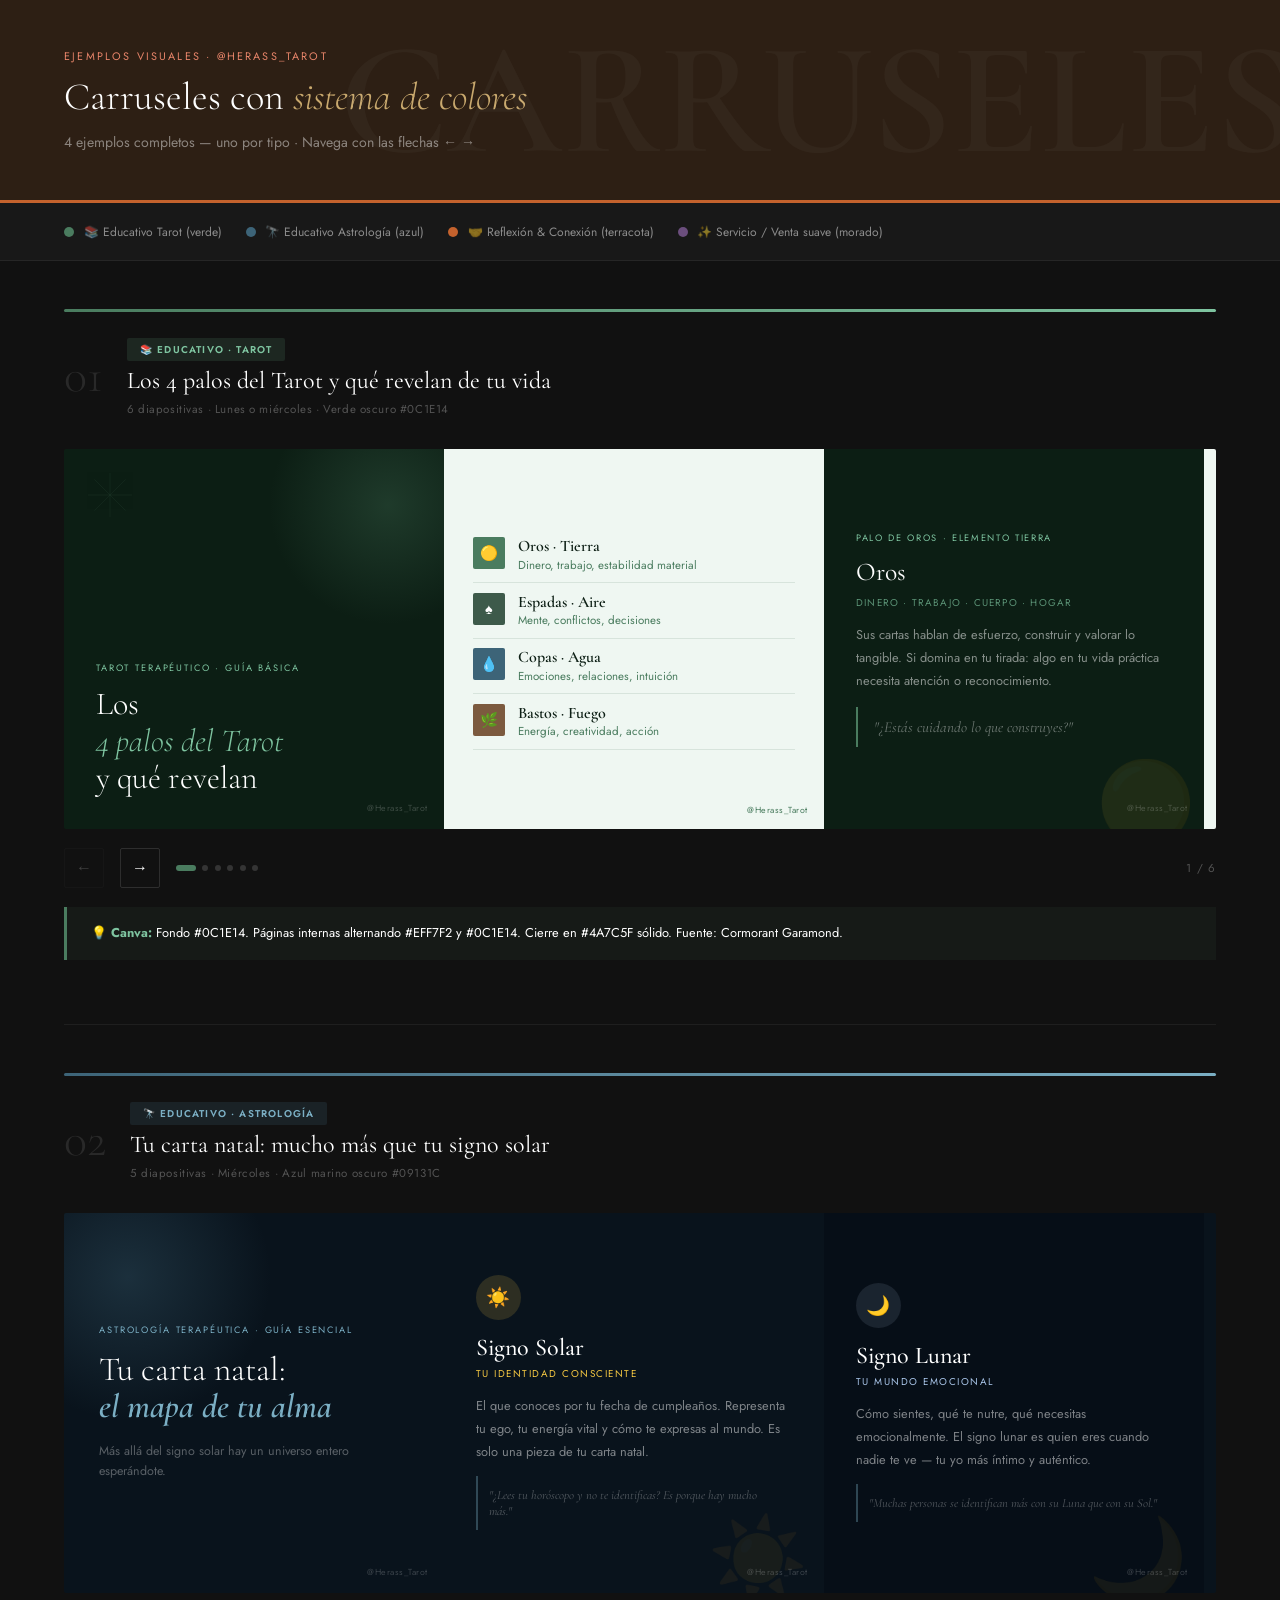
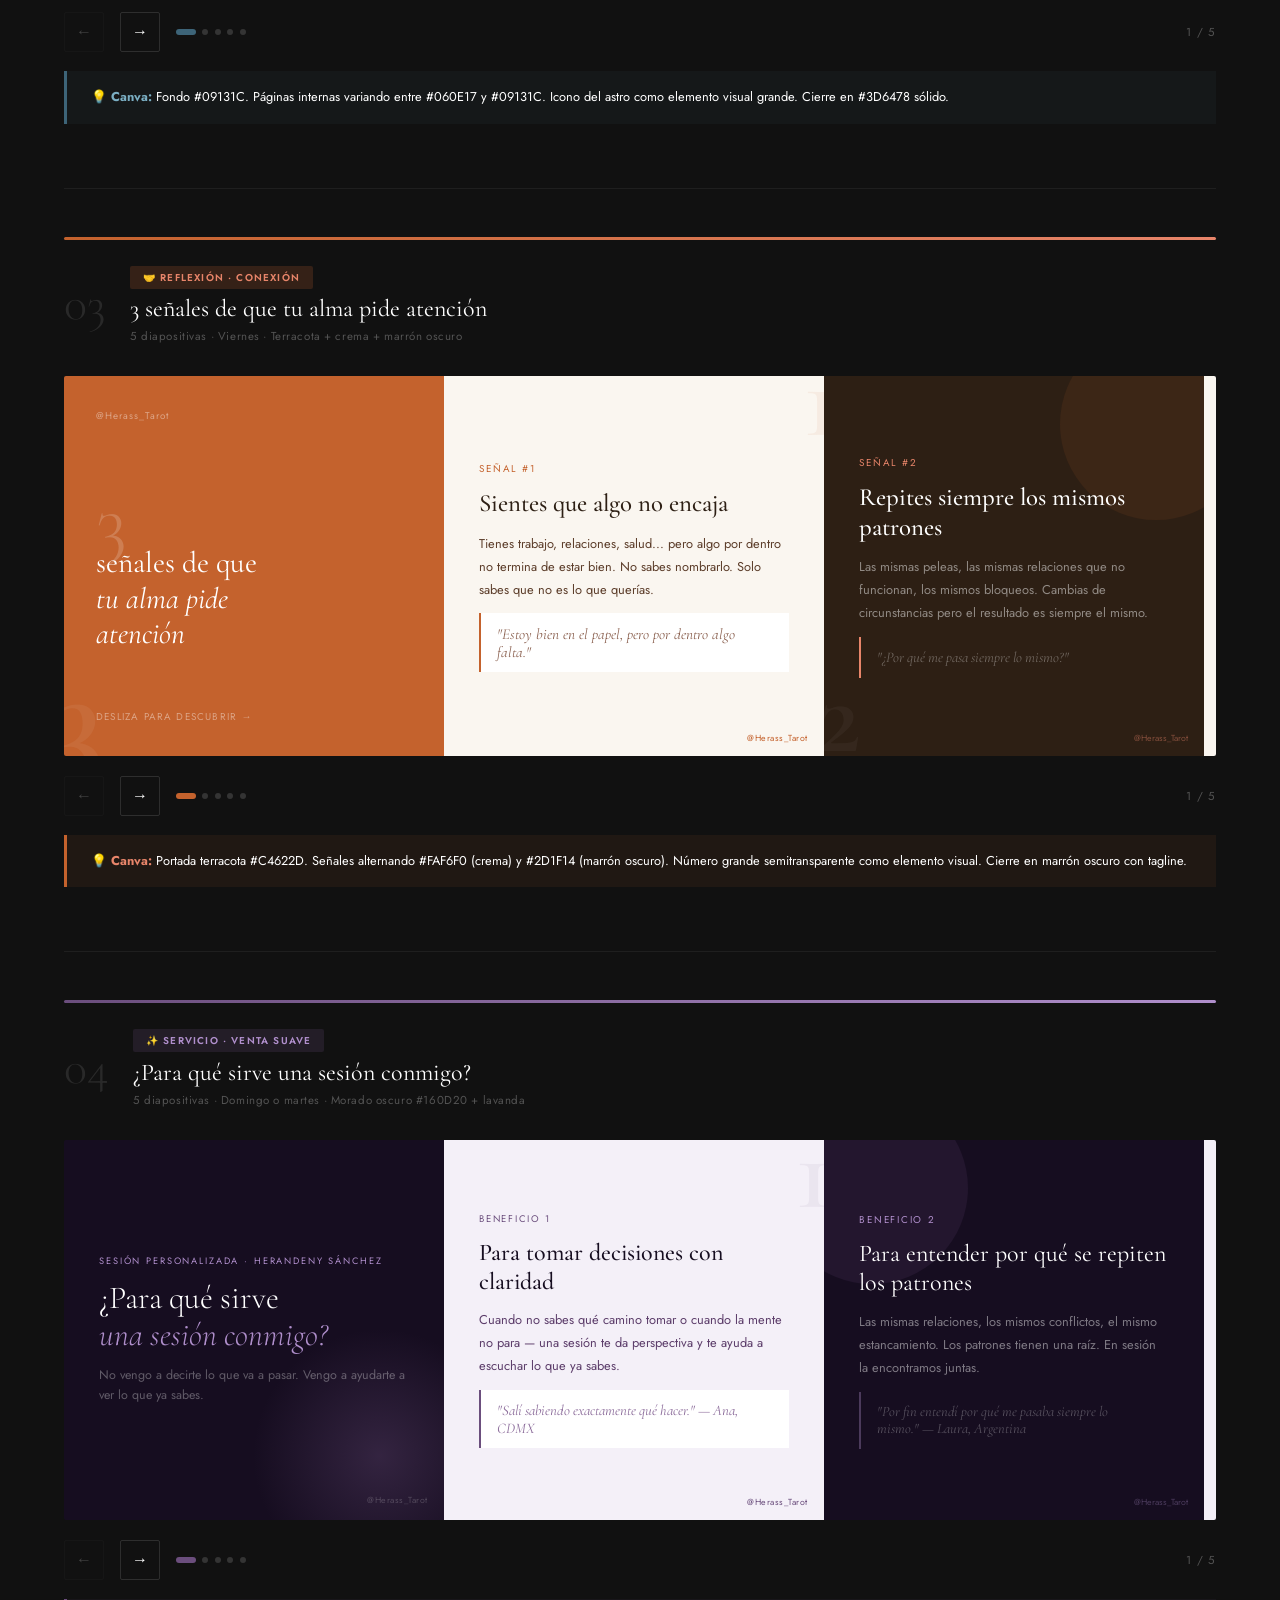
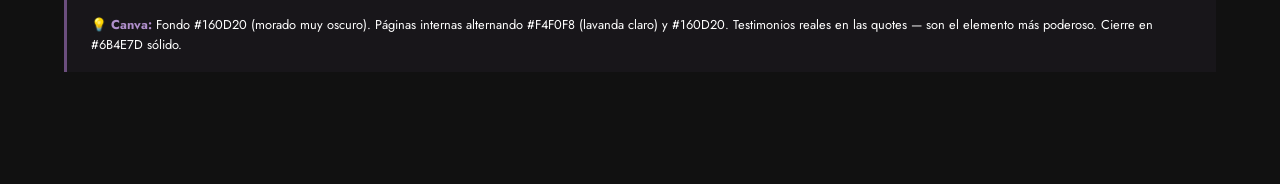
==== instagram/instagram-carruseles-herandeny.html @ 826be5b8 "Remove creador tool" ====
<!DOCTYPE html>
<html lang="es">
<head>
<meta charset="UTF-8">
<meta name="viewport" content="width=device-width, initial-scale=1.0">
<title>Carruseles Instagram — Herandeny Sánchez</title>
<link href="https://fonts.googleapis.com/css2?family=Cormorant+Garamond:ital,wght@0,300;0,400;0,500;0,600;1,300;1,400;1,500&family=Jost:wght@300;400;500;600&display=swap" rel="stylesheet">
<style>
  :root {
    --terracota:#C4622D; --terracota-light:#E8856A;
    --cream:#FAF6F0; --brown-dark:#2D1F14; --brown-mid:#5C3D2A; --brown-light:#8B6150;
    --gold:#C9A96E; --gold-light:#E8D5B0;
    --edu-t:#4A7C5F; --edu-a:#3D6478; --conn:#C4622D; --sell:#6B4E7D;
  }
  *{margin:0;padding:0;box-sizing:border-box;}
  body{font-family:'Jost',sans-serif;background:#111;color:white;}

  .page-header{background:var(--brown-dark);padding:3rem 4rem;border-bottom:3px solid var(--terracota);position:relative;overflow:hidden;}
  .page-header::after{content:'CARRUSELES';position:absolute;font-family:'Cormorant Garamond',serif;font-size:10rem;font-weight:600;color:rgba(255,255,255,0.03);right:-1rem;top:50%;transform:translateY(-50%);white-space:nowrap;pointer-events:none;}
  .ph-label{font-size:.68rem;letter-spacing:.2em;text-transform:uppercase;color:var(--terracota-light);margin-bottom:.6rem;}
  .ph-h1{font-family:'Cormorant Garamond',serif;font-size:2.4rem;font-weight:300;color:white;line-height:1.2;}
  .ph-h1 em{font-style:italic;color:var(--gold);}
  .ph-sub{margin-top:.8rem;color:rgba(255,255,255,0.45);font-size:.88rem;}

  .legend{display:flex;gap:1.5rem;flex-wrap:wrap;padding:1.2rem 4rem;background:rgba(255,255,255,0.03);border-bottom:1px solid rgba(255,255,255,0.06);}
  .li{display:flex;align-items:center;gap:.6rem;font-size:.75rem;color:rgba(255,255,255,0.5);}
  .ld{width:10px;height:10px;border-radius:50%;flex-shrink:0;}

  .cs{padding:3rem 4rem;}
  .cb{margin-bottom:4rem;}
  .type-bar{height:3px;width:100%;border-radius:2px;margin-bottom:1.5rem;}
  .cm{display:flex;align-items:center;gap:1.5rem;margin-bottom:2rem;}
  .cn{font-family:'Cormorant Garamond',serif;font-size:3rem;font-weight:300;color:rgba(255,255,255,0.1);line-height:1;}
  .ctag{display:inline-block;padding:.25rem .8rem;font-size:.62rem;letter-spacing:.12em;text-transform:uppercase;border-radius:2px;margin-bottom:.4rem;font-weight:600;}
  .ctitle{font-family:'Cormorant Garamond',serif;font-size:1.5rem;font-weight:400;color:white;line-height:1.2;}
  .chint{font-size:.72rem;color:rgba(255,255,255,0.28);margin-top:.3rem;letter-spacing:.05em;}

  .stw{overflow:hidden;border-radius:2px;}
  .st{display:flex;transition:transform .4s cubic-bezier(.25,.46,.45,.94);}
  .sl{flex-shrink:0;width:380px;height:380px;position:relative;overflow:hidden;}

  .snav{display:flex;align-items:center;gap:1rem;margin-top:1.2rem;}
  .nb{width:2.5rem;height:2.5rem;border:1px solid rgba(255,255,255,0.12);background:transparent;color:white;cursor:pointer;display:flex;align-items:center;justify-content:center;border-radius:2px;transition:all .2s;font-size:1rem;}
  .nb:hover{border-color:var(--terracota);background:var(--terracota);}
  .nb:disabled{opacity:.2;pointer-events:none;}
  .dots{display:flex;gap:.4rem;align-items:center;}
  .dot{width:6px;height:6px;border-radius:50%;background:rgba(255,255,255,0.15);cursor:pointer;transition:all .2s;}
  .dot.active{width:20px;border-radius:3px;}
  .sc{margin-left:auto;font-size:.72rem;color:rgba(255,255,255,0.28);letter-spacing:.1em;}

  .tip{margin-top:1.2rem;padding:1rem 1.5rem;font-size:.8rem;line-height:1.6;}
  hr.div{border:none;border-top:1px solid rgba(255,255,255,0.06);margin:0 0 3rem;}
  .handle{position:absolute;bottom:.9rem;right:1rem;font-size:.55rem;letter-spacing:.06em;color:rgba(255,255,255,0.2);}

  /* ── VERDE (Edu Tarot) ── */
  .g-cover{background:#0C1E14;display:flex;flex-direction:column;justify-content:flex-end;padding:2rem;position:relative;overflow:hidden;}
  .g-glow{position:absolute;top:-4rem;right:-4rem;width:15rem;height:15rem;border-radius:50%;background:radial-gradient(circle,rgba(74,124,95,.3) 0%,transparent 70%);}
  .g-star{position:absolute;top:1.5rem;left:1.5rem;opacity:.3;}
  .g-eyebrow{font-size:.58rem;letter-spacing:.2em;text-transform:uppercase;color:#7EC4A0;margin-bottom:.8rem;position:relative;}
  .g-h{font-family:'Cormorant Garamond',serif;font-size:2rem;font-weight:300;color:white;line-height:1.15;position:relative;}
  .g-h em{font-style:italic;color:#7EC4A0;display:block;}

  .g-list{background:#EFF7F2;display:flex;flex-direction:column;justify-content:center;padding:1.8rem;position:relative;overflow:hidden;}
  .g-item{display:flex;align-items:flex-start;gap:.8rem;padding:.6rem 0;border-bottom:1px solid rgba(74,124,95,.15);}
  .g-item:last-child{border-bottom:none;}
  .g-ico{width:2rem;height:2rem;border-radius:2px;background:#4A7C5F;display:flex;align-items:center;justify-content:center;font-size:.9rem;flex-shrink:0;}
  .g-iname{font-family:'Cormorant Garamond',serif;font-size:1rem;font-weight:600;color:#0C1E14;line-height:1.2;}
  .g-idesc{font-size:.72rem;color:#4A7C5F;line-height:1.4;}

  .g-detail{background:#0C1E14;display:flex;flex-direction:column;justify-content:center;padding:2rem;position:relative;overflow:hidden;}
  .g-dbg{position:absolute;bottom:-1rem;right:.5rem;font-family:'Cormorant Garamond',serif;font-size:5rem;font-weight:600;color:rgba(74,124,95,.08);line-height:1;}
  .g-dlabel{font-size:.58rem;letter-spacing:.18em;text-transform:uppercase;color:#7EC4A0;margin-bottom:.8rem;}
  .g-dname{font-family:'Cormorant Garamond',serif;font-size:1.6rem;font-weight:400;color:white;margin-bottom:.5rem;}
  .g-dsub{font-size:.62rem;letter-spacing:.12em;text-transform:uppercase;color:rgba(126,196,160,.7);margin-bottom:.8rem;}
  .g-ddesc{font-size:.8rem;color:rgba(255,255,255,.5);line-height:1.8;}
  .g-dq{margin-top:.9rem;padding:.7rem 1rem;border-left:2px solid #4A7C5F;font-family:'Cormorant Garamond',serif;font-style:italic;font-size:.95rem;color:rgba(255,255,255,.4);}

  .g-tip{background:#132B1E;display:flex;flex-direction:column;justify-content:center;padding:2rem;position:relative;overflow:hidden;}
  .g-tip::before{content:'';position:absolute;bottom:-3rem;right:-3rem;width:10rem;height:10rem;border-radius:50%;background:rgba(74,124,95,.12);}
  .g-tlabel{font-size:.58rem;letter-spacing:.2em;text-transform:uppercase;color:#7EC4A0;margin-bottom:1rem;position:relative;}
  .g-th{font-family:'Cormorant Garamond',serif;font-size:1.6rem;font-weight:300;color:white;line-height:1.3;position:relative;}
  .g-th em{font-style:italic;color:#7EC4A0;}
  .g-tdesc{font-size:.8rem;color:rgba(255,255,255,.45);line-height:1.7;margin-top:.8rem;position:relative;}

  .g-cta{background:#4A7C5F;display:flex;flex-direction:column;justify-content:center;align-items:center;padding:2rem;text-align:center;gap:.8rem;position:relative;overflow:hidden;}
  .g-cta::before{content:'';position:absolute;bottom:-3rem;right:-3rem;width:11rem;height:11rem;border-radius:50%;background:rgba(255,255,255,.06);}
  .g-ctaq{font-family:'Cormorant Garamond',serif;font-size:1.4rem;font-style:italic;color:white;line-height:1.3;position:relative;}
  .g-ctasub{font-size:.7rem;letter-spacing:.1em;text-transform:uppercase;color:rgba(255,255,255,.6);position:relative;}
  .g-ctabtn{background:white;color:#4A7C5F;padding:.5rem 1.2rem;font-size:.68rem;letter-spacing:.1em;text-transform:uppercase;font-weight:700;border-radius:2px;position:relative;}

  /* ── AZUL (Edu Astrología) ── */
  .b-cover{background:#09131C;display:flex;flex-direction:column;justify-content:center;padding:2.2rem;position:relative;overflow:hidden;}
  .b-glow{position:absolute;top:-5rem;left:-5rem;width:18rem;height:18rem;border-radius:50%;background:radial-gradient(circle,rgba(61,100,120,.35) 0%,transparent 70%);}
  .b-tag{font-size:.58rem;letter-spacing:.2em;text-transform:uppercase;color:#7BAFC4;margin-bottom:1rem;position:relative;}
  .b-h{font-family:'Cormorant Garamond',serif;font-size:2.1rem;font-weight:300;color:white;line-height:1.1;position:relative;}
  .b-h strong{font-weight:600;font-style:italic;display:block;color:#7BAFC4;}
  .b-sub{font-size:.78rem;color:rgba(255,255,255,.32);margin-top:1rem;line-height:1.6;position:relative;}

  .b-sl{display:flex;flex-direction:column;justify-content:center;padding:2rem;position:relative;overflow:hidden;}
  .b-bnum{font-family:'Cormorant Garamond',serif;font-size:5rem;font-weight:600;position:absolute;right:1rem;bottom:-.5rem;opacity:.06;color:white;line-height:1;}
  .b-dot{width:2.8rem;height:2.8rem;border-radius:50%;display:flex;align-items:center;justify-content:center;font-size:1.2rem;margin-bottom:.8rem;}
  .b-name{font-family:'Cormorant Garamond',serif;font-size:1.5rem;font-weight:500;color:white;margin-bottom:.3rem;}
  .b-sub2{font-size:.62rem;letter-spacing:.15em;text-transform:uppercase;margin-bottom:.8rem;}
  .b-desc{font-size:.8rem;color:rgba(255,255,255,.48);line-height:1.8;}
  .b-key{margin-top:.8rem;padding:.7rem;border-left:2px solid rgba(123,175,196,.35);font-size:.78rem;font-style:italic;color:rgba(255,255,255,.3);font-family:'Cormorant Garamond',serif;}

  .b-cta{background:#3D6478;display:flex;flex-direction:column;justify-content:center;align-items:center;padding:2rem;text-align:center;gap:.8rem;position:relative;overflow:hidden;}
  .b-cta::before{content:'';position:absolute;top:-3rem;left:-3rem;width:10rem;height:10rem;border-radius:50%;background:rgba(255,255,255,.06);}
  .b-ctaq{font-family:'Cormorant Garamond',serif;font-size:1.4rem;font-style:italic;color:white;line-height:1.3;position:relative;}
  .b-ctasub{font-size:.75rem;color:rgba(255,255,255,.6);line-height:1.6;max-width:260px;position:relative;}
  .b-ctabtn{background:white;color:#3D6478;padding:.5rem 1.2rem;font-size:.68rem;letter-spacing:.1em;text-transform:uppercase;font-weight:700;border-radius:2px;position:relative;}

  /* ── TERRACOTA (Conexión) ── */
  .t-cover{background:var(--terracota);display:flex;flex-direction:column;justify-content:space-between;padding:2rem;position:relative;overflow:hidden;}
  .t-wm{position:absolute;bottom:-2rem;left:-1rem;font-family:'Cormorant Garamond',serif;font-size:9rem;font-weight:600;color:rgba(255,255,255,.06);line-height:1;pointer-events:none;}
  .t-hand{font-size:.62rem;letter-spacing:.1em;color:rgba(255,255,255,.42);position:relative;}
  .t-num{font-family:'Cormorant Garamond',serif;font-size:5rem;font-weight:300;color:rgba(255,255,255,.18);line-height:1;margin-bottom:-1rem;position:relative;}
  .t-h{font-family:'Cormorant Garamond',serif;font-size:1.85rem;font-weight:400;color:white;line-height:1.2;position:relative;}
  .t-h em{font-style:italic;display:block;}
  .t-swipe{font-size:.62rem;letter-spacing:.12em;text-transform:uppercase;color:rgba(255,255,255,.42);position:relative;}

  .t-cream{background:var(--cream);display:flex;flex-direction:column;justify-content:center;padding:2.2rem;position:relative;overflow:hidden;}
  .t-cbg{position:absolute;top:-2rem;right:-1rem;font-family:'Cormorant Garamond',serif;font-size:7rem;font-weight:600;color:rgba(196,98,45,.07);line-height:1;}
  .t-clabel{font-size:.62rem;letter-spacing:.18em;text-transform:uppercase;color:var(--terracota);margin-bottom:.8rem;position:relative;}
  .t-ch{font-family:'Cormorant Garamond',serif;font-size:1.55rem;font-weight:500;color:var(--brown-dark);line-height:1.2;margin-bottom:.8rem;position:relative;}
  .t-cdesc{font-size:.8rem;color:var(--brown-mid);line-height:1.8;position:relative;}
  .t-cq{margin-top:.8rem;padding:.7rem 1rem;border-left:2px solid var(--terracota);font-family:'Cormorant Garamond',serif;font-style:italic;font-size:.95rem;color:var(--brown-light);background:white;position:relative;}

  .t-dark{background:var(--brown-dark);display:flex;flex-direction:column;justify-content:center;padding:2.2rem;position:relative;overflow:hidden;}
  .t-dark::before{content:'';position:absolute;top:-3rem;right:-3rem;width:12rem;height:12rem;border-radius:50%;background:rgba(196,98,45,.1);}
  .t-dbg{position:absolute;bottom:-1rem;left:-.5rem;font-family:'Cormorant Garamond',serif;font-size:7rem;font-weight:600;color:rgba(255,255,255,.04);line-height:1;}
  .t-dlabel{font-size:.62rem;letter-spacing:.18em;text-transform:uppercase;color:var(--terracota-light);margin-bottom:.8rem;position:relative;}
  .t-dh{font-family:'Cormorant Garamond',serif;font-size:1.55rem;font-weight:500;color:white;line-height:1.2;margin-bottom:.8rem;position:relative;}
  .t-ddesc{font-size:.8rem;color:rgba(255,255,255,.48);line-height:1.8;position:relative;}
  .t-dq{margin-top:.8rem;padding:.7rem 1rem;border-left:2px solid var(--terracota-light);font-family:'Cormorant Garamond',serif;font-style:italic;font-size:.92rem;color:rgba(255,255,255,.32);position:relative;}

  .t-cta{background:var(--brown-dark);display:flex;flex-direction:column;justify-content:center;padding:2.2rem;gap:.8rem;position:relative;overflow:hidden;}
  .t-cta::before{content:'';position:absolute;bottom:-3rem;right:-3rem;width:12rem;height:12rem;border-radius:50%;background:rgba(196,98,45,.12);}
  .t-ctalabel{font-size:.62rem;letter-spacing:.15em;text-transform:uppercase;color:var(--terracota-light);position:relative;}
  .t-ctah{font-family:'Cormorant Garamond',serif;font-size:1.5rem;font-style:italic;color:white;line-height:1.3;position:relative;}
  .t-ctasub{font-size:.8rem;color:rgba(255,255,255,.4);line-height:1.6;position:relative;}
  .t-ctabtn{display:inline-flex;align-items:center;gap:.4rem;background:var(--terracota);color:white;padding:.55rem 1.2rem;font-size:.68rem;letter-spacing:.1em;text-transform:uppercase;font-weight:600;border-radius:2px;width:fit-content;position:relative;}

  /* ── MORADO (Servicio) ── */
  .p-cover{background:#160D20;display:flex;flex-direction:column;justify-content:center;padding:2.2rem;position:relative;overflow:hidden;}
  .p-glow{position:absolute;bottom:-4rem;right:-4rem;width:16rem;height:16rem;border-radius:50%;background:radial-gradient(circle,rgba(107,78,125,.35) 0%,transparent 70%);}
  .p-tag{font-size:.58rem;letter-spacing:.2em;text-transform:uppercase;color:#B08FCC;margin-bottom:.8rem;position:relative;}
  .p-h{font-family:'Cormorant Garamond',serif;font-size:2rem;font-weight:300;color:white;line-height:1.15;position:relative;}
  .p-h em{font-style:italic;color:#B08FCC;display:block;}
  .p-sub{font-size:.78rem;color:rgba(255,255,255,.32);margin-top:.8rem;line-height:1.6;position:relative;}

  .p-lav{background:#F4F0F8;display:flex;flex-direction:column;justify-content:center;padding:2.2rem;position:relative;overflow:hidden;}
  .p-lbg{position:absolute;top:-1.5rem;right:-.5rem;font-family:'Cormorant Garamond',serif;font-size:7rem;font-weight:600;color:rgba(107,78,125,.07);line-height:1;}
  .p-llabel{font-size:.6rem;letter-spacing:.18em;text-transform:uppercase;color:#6B4E7D;margin-bottom:.8rem;position:relative;}
  .p-lh{font-family:'Cormorant Garamond',serif;font-size:1.5rem;font-weight:500;color:#160D20;line-height:1.2;margin-bottom:.7rem;position:relative;}
  .p-ldesc{font-size:.8rem;color:#5C3D6A;line-height:1.8;position:relative;}
  .p-lq{margin-top:.8rem;padding:.7rem 1rem;border-left:2px solid #6B4E7D;font-family:'Cormorant Garamond',serif;font-style:italic;font-size:.92rem;color:#8B6B9A;background:white;position:relative;}

  .p-dark{background:#160D20;display:flex;flex-direction:column;justify-content:center;padding:2.2rem;position:relative;overflow:hidden;}
  .p-dark::before{content:'';position:absolute;top:-3rem;left:-3rem;width:12rem;height:12rem;border-radius:50%;background:rgba(107,78,125,.15);}
  .p-dlabel{font-size:.62rem;letter-spacing:.18em;text-transform:uppercase;color:#B08FCC;margin-bottom:.8rem;position:relative;}
  .p-dh{font-family:'Cormorant Garamond',serif;font-size:1.5rem;font-weight:400;color:white;line-height:1.2;margin-bottom:.8rem;position:relative;}
  .p-ddesc{font-size:.8rem;color:rgba(255,255,255,.45);line-height:1.8;position:relative;}
  .p-dq{margin-top:.8rem;padding:.7rem 1rem;border-left:2px solid rgba(176,143,204,.35);font-family:'Cormorant Garamond',serif;font-style:italic;font-size:.9rem;color:rgba(255,255,255,.28);position:relative;}

  .p-cta{background:#6B4E7D;display:flex;flex-direction:column;justify-content:center;align-items:center;padding:2rem;text-align:center;gap:.9rem;position:relative;overflow:hidden;}
  .p-cta::before{content:'';position:absolute;bottom:-3rem;left:-3rem;width:11rem;height:11rem;border-radius:50%;background:rgba(255,255,255,.06);}
  .p-ctalabel{font-size:.6rem;letter-spacing:.15em;text-transform:uppercase;color:rgba(255,255,255,.55);position:relative;}
  .p-ctah{font-family:'Cormorant Garamond',serif;font-size:1.45rem;font-style:italic;color:white;line-height:1.3;position:relative;}
  .p-ctasub{font-size:.78rem;color:rgba(255,255,255,.55);line-height:1.6;max-width:260px;position:relative;}
  .p-ctabtn{background:white;color:#6B4E7D;padding:.55rem 1.5rem;font-size:.68rem;letter-spacing:.1em;text-transform:uppercase;font-weight:700;border-radius:2px;position:relative;}
</style>
</head>
<body>

<div class="page-header">
  <p class="ph-label">Ejemplos visuales · @Herass_Tarot</p>
  <h1 class="ph-h1">Carruseles con <em>sistema de colores</em></h1>
  <p class="ph-sub">4 ejemplos completos — uno por tipo · Navega con las flechas ← →</p>
</div>

<div class="legend">
  <div class="li"><div class="ld" style="background:#4A7C5F;"></div>📚 Educativo Tarot (verde)</div>
  <div class="li"><div class="ld" style="background:#3D6478;"></div>🔭 Educativo Astrología (azul)</div>
  <div class="li"><div class="ld" style="background:#C4622D;"></div>🤝 Reflexión & Conexión (terracota)</div>
  <div class="li"><div class="ld" style="background:#6B4E7D;"></div>✨ Servicio / Venta suave (morado)</div>
</div>

<div class="cs">

  <!-- ══ C1 VERDE ══ -->
  <div class="cb">
    <div class="type-bar" style="background:linear-gradient(90deg,#4A7C5F,#7EC4A0);"></div>
    <div class="cm">
      <div class="cn">01</div>
      <div>
        <span class="ctag" style="background:rgba(74,124,95,.2);color:#7EC4A0;">📚 Educativo · Tarot</span>
        <div class="ctitle">Los 4 palos del Tarot y qué revelan de tu vida</div>
        <div class="chint">6 diapositivas · Lunes o miércoles · Verde oscuro #0C1E14</div>
      </div>
    </div>
    <div class="stw"><div class="st" id="t1">

      <div class="sl g-cover">
        <div class="g-glow"></div>
        <div class="g-star"><svg width="44" height="44" viewBox="0 0 80 80" fill="none"><line x1="40" y1="0" x2="40" y2="80" stroke="#7EC4A0" stroke-width=".8" opacity=".45"/><line x1="0" y1="40" x2="80" y2="40" stroke="#7EC4A0" stroke-width=".8" opacity=".45"/><line x1="11.7" y1="11.7" x2="68.3" y2="68.3" stroke="#7EC4A0" stroke-width=".8" opacity=".45"/><line x1="68.3" y1="11.7" x2="11.7" y2="68.3" stroke="#7EC4A0" stroke-width=".8" opacity=".45"/></svg></div>
        <div style="position:relative;"><p class="g-eyebrow">Tarot Terapéutico · Guía básica</p><h2 class="g-h">Los <em>4 palos del Tarot</em> y qué revelan</h2></div>
        <div class="handle">@Herass_Tarot</div>
      </div>

      <div class="sl g-list">
        <div class="g-item"><div class="g-ico">🟡</div><div><div class="g-iname">Oros · Tierra</div><div class="g-idesc">Dinero, trabajo, estabilidad material</div></div></div>
        <div class="g-item"><div class="g-ico" style="background:#3D5A4A;">♠️</div><div><div class="g-iname">Espadas · Aire</div><div class="g-idesc">Mente, conflictos, decisiones</div></div></div>
        <div class="g-item"><div class="g-ico" style="background:#3D6478;">💧</div><div><div class="g-iname">Copas · Agua</div><div class="g-idesc">Emociones, relaciones, intuición</div></div></div>
        <div class="g-item"><div class="g-ico" style="background:#7C5A3F;">🌿</div><div><div class="g-iname">Bastos · Fuego</div><div class="g-idesc">Energía, creatividad, acción</div></div></div>
        <div style="position:absolute;bottom:.8rem;right:1rem;font-size:.55rem;color:#4A7C5F;letter-spacing:.06em;">@Herass_Tarot</div>
      </div>

      <div class="sl g-detail">
        <div class="g-dbg">🟡</div>
        <div class="g-dlabel">Palo de Oros · Elemento Tierra</div>
        <div class="g-dname">Oros</div>
        <div class="g-dsub">Dinero · Trabajo · Cuerpo · Hogar</div>
        <div class="g-ddesc">Sus cartas hablan de esfuerzo, construir y valorar lo tangible. Si domina en tu tirada: algo en tu vida práctica necesita atención o reconocimiento.</div>
        <div class="g-dq">"¿Estás cuidando lo que construyes?"</div>
        <div class="handle">@Herass_Tarot</div>
      </div>

      <div class="sl" style="background:#EFF7F2;display:flex;flex-direction:column;justify-content:center;padding:2rem;position:relative;overflow:hidden;">
        <div style="position:absolute;bottom:-1rem;right:-.5rem;font-family:'Cormorant Garamond',serif;font-size:5rem;font-weight:600;color:rgba(61,100,120,.07);line-height:1;">💧</div>
        <div style="font-size:.58rem;letter-spacing:.18em;text-transform:uppercase;color:#3D6478;margin-bottom:.8rem;">Palo de Copas · Elemento Agua</div>
        <div style="font-family:'Cormorant Garamond',serif;font-size:1.6rem;font-weight:400;color:#0C1E14;margin-bottom:.5rem;">Copas</div>
        <div style="font-size:.62rem;letter-spacing:.12em;text-transform:uppercase;color:#3D6478;margin-bottom:.8rem;">Emociones · Relaciones · Amor · Intuición</div>
        <div style="font-size:.8rem;color:#5C3D2A;line-height:1.8;">Sus cartas hablan de lo que sientes y deseas en el corazón. Si dominan: algo emocional pide ser visto y sentido.</div>
        <div style="margin-top:.8rem;padding:.7rem 1rem;border-left:2px solid #3D6478;font-family:'Cormorant Garamond',serif;font-style:italic;font-size:.92rem;color:#8B6150;">"¿Qué está sintiendo tu corazón que aún no has dicho?"</div>
        <div style="position:absolute;bottom:.8rem;right:1rem;font-size:.55rem;color:#4A7C5F;letter-spacing:.06em;">@Herass_Tarot</div>
      </div>

      <div class="sl g-tip">
        <div class="g-tlabel">Pro tip ✨</div>
        <div class="g-th">Cuando hagas una tirada,<br><em>observa cuál palo domina</em></div>
        <div class="g-tdesc">El palo con más cartas te dice en qué área de vida está ocurriendo lo más importante ahora. No es casualidad — es lo que tu alma quiere mostrarte.</div>
        <div class="handle">@Herass_Tarot</div>
      </div>

      <div class="sl g-cta">
        <svg width="34" height="34" viewBox="0 0 80 80" fill="none" style="position:relative;"><line x1="40" y1="0" x2="40" y2="80" stroke="white" stroke-width="1" opacity=".32"/><line x1="0" y1="40" x2="80" y2="40" stroke="white" stroke-width="1" opacity=".32"/><line x1="11.7" y1="11.7" x2="68.3" y2="68.3" stroke="white" stroke-width="1" opacity=".32"/><line x1="68.3" y1="11.7" x2="11.7" y2="68.3" stroke="white" stroke-width="1" opacity=".32"/></svg>
        <p class="g-ctaq">"¿Qué palo aparece más en tus tiradas?"</p>
        <p class="g-ctasub">Cuéntame en comentarios 👇</p>
        <div class="g-ctabtn">¿Lista para una lectura? Link en bio</div>
        <div style="font-size:.55rem;color:rgba(255,255,255,.22);position:relative;">@Herass_Tarot · herandenysana.com</div>
      </div>

    </div></div>
    <div class="snav">
      <button class="nb" id="p1" onclick="mv('t1','d1','s1',6,-1)" disabled>←</button>
      <button class="nb" id="n1" onclick="mv('t1','d1','s1',6,1)">→</button>
      <div class="dots" id="d1">
        <div class="dot active" style="background:#4A7C5F;"></div><div class="dot"></div><div class="dot"></div><div class="dot"></div><div class="dot"></div><div class="dot"></div>
      </div>
      <span class="sc" id="s1">1 / 6</span>
    </div>
    <div class="tip" style="background:rgba(74,124,95,.08);border-left:3px solid #4A7C5F;">💡 <strong style="color:#7EC4A0;">Canva:</strong> Fondo #0C1E14. Páginas internas alternando #EFF7F2 y #0C1E14. Cierre en #4A7C5F sólido. Fuente: Cormorant Garamond.</div>
  </div>

  <hr class="div">

  <!-- ══ C2 AZUL ══ -->
  <div class="cb">
    <div class="type-bar" style="background:linear-gradient(90deg,#3D6478,#7BAFC4);"></div>
    <div class="cm">
      <div class="cn">02</div>
      <div>
        <span class="ctag" style="background:rgba(61,100,120,.2);color:#7BAFC4;">🔭 Educativo · Astrología</span>
        <div class="ctitle">Tu carta natal: mucho más que tu signo solar</div>
        <div class="chint">5 diapositivas · Miércoles · Azul marino oscuro #09131C</div>
      </div>
    </div>
    <div class="stw"><div class="st" id="t2">

      <div class="sl b-cover">
        <div class="b-glow"></div>
        <p class="b-tag">Astrología Terapéutica · Guía esencial</p>
        <h2 class="b-h">Tu carta natal:<br><strong>el mapa de tu alma</strong></h2>
        <p class="b-sub">Más allá del signo solar hay un universo entero esperándote.</p>
        <div class="handle">@Herass_Tarot</div>
      </div>

      <div class="sl b-sl" style="background:#09131C;">
        <div class="b-bnum">☀️</div>
        <div class="b-dot" style="background:rgba(245,200,66,.15);">☀️</div>
        <div class="b-name">Signo Solar</div>
        <div class="b-sub2" style="color:#F5C842;">Tu identidad consciente</div>
        <div class="b-desc">El que conoces por tu fecha de cumpleaños. Representa tu ego, tu energía vital y cómo te expresas al mundo. Es solo una pieza de tu carta natal.</div>
        <div class="b-key">"¿Lees tu horóscopo y no te identificas? Es porque hay mucho más."</div>
        <div class="handle">@Herass_Tarot</div>
      </div>

      <div class="sl b-sl" style="background:#060E17;">
        <div class="b-bnum">🌙</div>
        <div class="b-dot" style="background:rgba(200,220,255,.1);">🌙</div>
        <div class="b-name">Signo Lunar</div>
        <div class="b-sub2" style="color:#A8C4E8;">Tu mundo emocional</div>
        <div class="b-desc">Cómo sientes, qué te nutre, qué necesitas emocionalmente. El signo lunar es quien eres cuando nadie te ve — tu yo más íntimo y auténtico.</div>
        <div class="b-key">"Muchas personas se identifican más con su Luna que con su Sol."</div>
        <div class="handle">@Herass_Tarot</div>
      </div>

      <div class="sl b-sl" style="background:#09131C;">
        <div class="b-bnum">⬆️</div>
        <div class="b-dot" style="background:rgba(123,175,196,.14);">⬆️</div>
        <div class="b-name">Ascendente</div>
        <div class="b-sub2" style="color:#7BAFC4;">La máscara que el mundo ve</div>
        <div class="b-desc">Cómo te perciben los demás y cómo tú te presentas. Define tu apariencia y tu primer impacto. Se calcula con la hora exacta de nacimiento.</div>
        <div class="b-key">"¿Te dicen que eres muy diferente a tu signo? Tu ascendente lo explica."</div>
        <div class="handle">@Herass_Tarot</div>
      </div>

      <div class="sl b-cta">
        <svg width="34" height="34" viewBox="0 0 80 80" fill="none" style="position:relative;"><line x1="40" y1="0" x2="40" y2="80" stroke="white" stroke-width="1" opacity=".32"/><line x1="0" y1="40" x2="80" y2="40" stroke="white" stroke-width="1" opacity=".32"/><line x1="11.7" y1="11.7" x2="68.3" y2="68.3" stroke="white" stroke-width="1" opacity=".32"/><line x1="68.3" y1="11.7" x2="11.7" y2="68.3" stroke="white" stroke-width="1" opacity=".32"/></svg>
        <p class="b-ctaq">"¿Conoces tu signo lunar y tu ascendente?"</p>
        <p class="b-ctasub">En una sesión de astrología terapéutica leemos tu carta natal completa.</p>
        <div class="b-ctabtn">Agenda tu sesión · Link en bio</div>
        <div style="font-size:.55rem;color:rgba(255,255,255,.2);position:relative;">@Herass_Tarot · herandenysana.com</div>
      </div>

    </div></div>
    <div class="snav">
      <button class="nb" id="p2" onclick="mv('t2','d2','s2',5,-1)" disabled>←</button>
      <button class="nb" id="n2" onclick="mv('t2','d2','s2',5,1)">→</button>
      <div class="dots" id="d2">
        <div class="dot active" style="background:#3D6478;"></div><div class="dot"></div><div class="dot"></div><div class="dot"></div><div class="dot"></div>
      </div>
      <span class="sc" id="s2">1 / 5</span>
    </div>
    <div class="tip" style="background:rgba(61,100,120,.08);border-left:3px solid #3D6478;">💡 <strong style="color:#7BAFC4;">Canva:</strong> Fondo #09131C. Páginas internas variando entre #060E17 y #09131C. Icono del astro como elemento visual grande. Cierre en #3D6478 sólido.</div>
  </div>

  <hr class="div">

  <!-- ══ C3 TERRACOTA ══ -->
  <div class="cb">
    <div class="type-bar" style="background:linear-gradient(90deg,#C4622D,#E8856A);"></div>
    <div class="cm">
      <div class="cn">03</div>
      <div>
        <span class="ctag" style="background:rgba(196,98,45,.2);color:#E8856A;">🤝 Reflexión · Conexión</span>
        <div class="ctitle">3 señales de que tu alma pide atención</div>
        <div class="chint">5 diapositivas · Viernes · Terracota + crema + marrón oscuro</div>
      </div>
    </div>
    <div class="stw"><div class="st" id="t3">

      <div class="sl t-cover">
        <div class="t-wm">3</div>
        <div class="t-hand">@Herass_Tarot</div>
        <div style="position:relative;"><div class="t-num">3</div><h2 class="t-h">señales de que<br><em>tu alma pide<br>atención</em></h2></div>
        <div class="t-swipe">desliza para descubrir →</div>
      </div>

      <div class="sl t-cream">
        <div class="t-cbg">1</div>
        <div class="t-clabel">Señal #1</div>
        <div class="t-ch">Sientes que algo no encaja</div>
        <div class="t-cdesc">Tienes trabajo, relaciones, salud... pero algo por dentro no termina de estar bien. No sabes nombrarlo. Solo sabes que no es lo que querías.</div>
        <div class="t-cq">"Estoy bien en el papel, pero por dentro algo falta."</div>
        <div style="position:absolute;bottom:.8rem;right:1rem;font-size:.55rem;color:#C4622D;letter-spacing:.06em;">@Herass_Tarot</div>
      </div>

      <div class="sl t-dark">
        <div class="t-dbg">2</div>
        <div class="t-dlabel">Señal #2</div>
        <div class="t-dh">Repites siempre los mismos patrones</div>
        <div class="t-ddesc">Las mismas peleas, las mismas relaciones que no funcionan, los mismos bloqueos. Cambias de circunstancias pero el resultado es siempre el mismo.</div>
        <div class="t-dq">"¿Por qué me pasa siempre lo mismo?"</div>
        <div style="position:absolute;bottom:.8rem;right:1rem;font-size:.55rem;color:rgba(232,133,106,.45);">@Herass_Tarot</div>
      </div>

      <div class="sl t-cream">
        <div class="t-cbg">3</div>
        <div class="t-clabel">Señal #3</div>
        <div class="t-ch">Decides desde el miedo, no desde el amor</div>
        <div class="t-cdesc">Dices sí cuando quieres decir no. Te quedas donde no te hace bien porque tienes miedo de lo desconocido. No desde lo que quieres — desde lo que temes perder.</div>
        <div class="t-cq">"Sé lo que debería hacer, pero no puedo."</div>
        <div style="position:absolute;bottom:.8rem;right:1rem;font-size:.55rem;color:#C4622D;letter-spacing:.06em;">@Herass_Tarot</div>
      </div>

      <div class="sl t-cta">
        <div class="t-ctalabel">¿Te has reconocido?</div>
        <div class="t-ctah">"Te acompaño a sanar lo que la vida dejó pendiente."</div>
        <div class="t-ctasub">En una sola sesión personalizada podemos identificar de dónde viene lo que sientes y cómo empezar a soltarlo.</div>
        <div class="t-ctabtn">Agenda tu sesión →</div>
        <div style="font-size:.55rem;color:rgba(255,255,255,.18);position:relative;">herandenysana.com · @Herass_Tarot</div>
      </div>

    </div></div>
    <div class="snav">
      <button class="nb" id="p3" onclick="mv('t3','d3','s3',5,-1)" disabled>←</button>
      <button class="nb" id="n3" onclick="mv('t3','d3','s3',5,1)">→</button>
      <div class="dots" id="d3">
        <div class="dot active" style="background:#C4622D;"></div><div class="dot"></div><div class="dot"></div><div class="dot"></div><div class="dot"></div>
      </div>
      <span class="sc" id="s3">1 / 5</span>
    </div>
    <div class="tip" style="background:rgba(196,98,45,.08);border-left:3px solid #C4622D;">💡 <strong style="color:#E8856A;">Canva:</strong> Portada terracota #C4622D. Señales alternando #FAF6F0 (crema) y #2D1F14 (marrón oscuro). Número grande semitransparente como elemento visual. Cierre en marrón oscuro con tagline.</div>
  </div>

  <hr class="div">

  <!-- ══ C4 MORADO ══ -->
  <div class="cb">
    <div class="type-bar" style="background:linear-gradient(90deg,#6B4E7D,#B08FCC);"></div>
    <div class="cm">
      <div class="cn">04</div>
      <div>
        <span class="ctag" style="background:rgba(107,78,125,.2);color:#B08FCC;">✨ Servicio · Venta suave</span>
        <div class="ctitle">¿Para qué sirve una sesión conmigo?</div>
        <div class="chint">5 diapositivas · Domingo o martes · Morado oscuro #160D20 + lavanda</div>
      </div>
    </div>
    <div class="stw"><div class="st" id="t4">

      <div class="sl p-cover">
        <div class="p-glow"></div>
        <p class="p-tag">Sesión Personalizada · Herandeny Sánchez</p>
        <h2 class="p-h">¿Para qué sirve<br><em>una sesión conmigo?</em></h2>
        <p class="p-sub">No vengo a decirte lo que va a pasar. Vengo a ayudarte a ver lo que ya sabes.</p>
        <div class="handle">@Herass_Tarot</div>
      </div>

      <div class="sl p-lav">
        <div class="p-lbg">1</div>
        <div class="p-llabel">Beneficio 1</div>
        <div class="p-lh">Para tomar decisiones con claridad</div>
        <div class="p-ldesc">Cuando no sabes qué camino tomar o cuando la mente no para — una sesión te da perspectiva y te ayuda a escuchar lo que ya sabes.</div>
        <div class="p-lq">"Salí sabiendo exactamente qué hacer." — Ana, CDMX</div>
        <div style="position:absolute;bottom:.8rem;right:1rem;font-size:.55rem;color:#6B4E7D;letter-spacing:.06em;">@Herass_Tarot</div>
      </div>

      <div class="sl p-dark">
        <div class="p-dlabel">Beneficio 2</div>
        <div class="p-dh">Para entender por qué se repiten los patrones</div>
        <div class="p-ddesc">Las mismas relaciones, los mismos conflictos, el mismo estancamiento. Los patrones tienen una raíz. En sesión la encontramos juntas.</div>
        <div class="p-dq">"Por fin entendí por qué me pasaba siempre lo mismo." — Laura, Argentina</div>
        <div style="position:absolute;bottom:.8rem;right:1rem;font-size:.55rem;color:rgba(176,143,204,.35);">@Herass_Tarot</div>
      </div>

      <div class="sl p-lav">
        <div class="p-lbg">3</div>
        <div class="p-llabel">Cómo funciona</div>
        <div class="p-lh">Cada sesión es única para ti</div>
        <div class="p-ldesc">No hay un menú fijo. Escucho tu situación y elijo las herramientas que mejor se adaptan: tarot, astrología, numerología, oráculo... lo que tú necesitas hoy.</div>
        <div class="p-lq">"No fue una lectura genérica — habló exactamente de lo que yo vivía." — Sofía, Guadalajara</div>
        <div style="position:absolute;bottom:.8rem;right:1rem;font-size:.55rem;color:#6B4E7D;letter-spacing:.06em;">@Herass_Tarot</div>
      </div>

      <div class="sl p-cta">
        <div class="p-ctalabel">¿Lista para empezar?</div>
        <p class="p-ctah">"Encuentra claridad cuando todo parece perdido."</p>
        <p class="p-ctasub">Primera sesión sin compromiso. Presencial en CDMX o en línea para todo el mundo.</p>
        <div class="p-ctabtn">Agenda ahora · Link en bio</div>
        <div style="font-size:.55rem;color:rgba(255,255,255,.18);position:relative;">herandenysana.com · @Herass_Tarot</div>
      </div>

    </div></div>
    <div class="snav">
      <button class="nb" id="p4" onclick="mv('t4','d4','s4',5,-1)" disabled>←</button>
      <button class="nb" id="n4" onclick="mv('t4','d4','s4',5,1)">→</button>
      <div class="dots" id="d4">
        <div class="dot active" style="background:#6B4E7D;"></div><div class="dot"></div><div class="dot"></div><div class="dot"></div><div class="dot"></div>
      </div>
      <span class="sc" id="s4">1 / 5</span>
    </div>
    <div class="tip" style="background:rgba(107,78,125,.08);border-left:3px solid #6B4E7D;">💡 <strong style="color:#B08FCC;">Canva:</strong> Fondo #160D20 (morado muy oscuro). Páginas internas alternando #F4F0F8 (lavanda claro) y #160D20. Testimonios reales en las quotes — son el elemento más poderoso. Cierre en #6B4E7D sólido.</div>
  </div>

</div>

<script>
  const pos={t1:0,t2:0,t3:0,t4:0};
  const cols={t1:'#4A7C5F',t2:'#3D6478',t3:'#C4622D',t4:'#6B4E7D'};
  const SW=380;

  function mv(tid,did,sid,total,dir){
    const np=Math.max(0,Math.min(total-1,pos[tid]+dir));
    setSlide(tid,did,sid,np,total);
  }

  function setSlide(tid,did,sid,p,total){
    pos[tid]=p;
    document.getElementById(tid).style.transform=`translateX(-${p*SW}px)`;
    const dots=document.getElementById(did).querySelectorAll('.dot');
    dots.forEach((d,i)=>{
      d.classList.toggle('active',i===p);
      d.style.background=i===p?cols[tid]:'rgba(255,255,255,0.15)';
      d.style.width=i===p?'20px':'6px';
    });
    document.getElementById(sid).textContent=`${p+1} / ${total}`;
    const n=tid.replace('t','');
    const pv=document.getElementById('p'+n);
    const nx=document.getElementById('n'+n);
    if(pv)pv.disabled=p===0;
    if(nx)nx.disabled=p===total-1;
  }
</script>
</body>
</html>
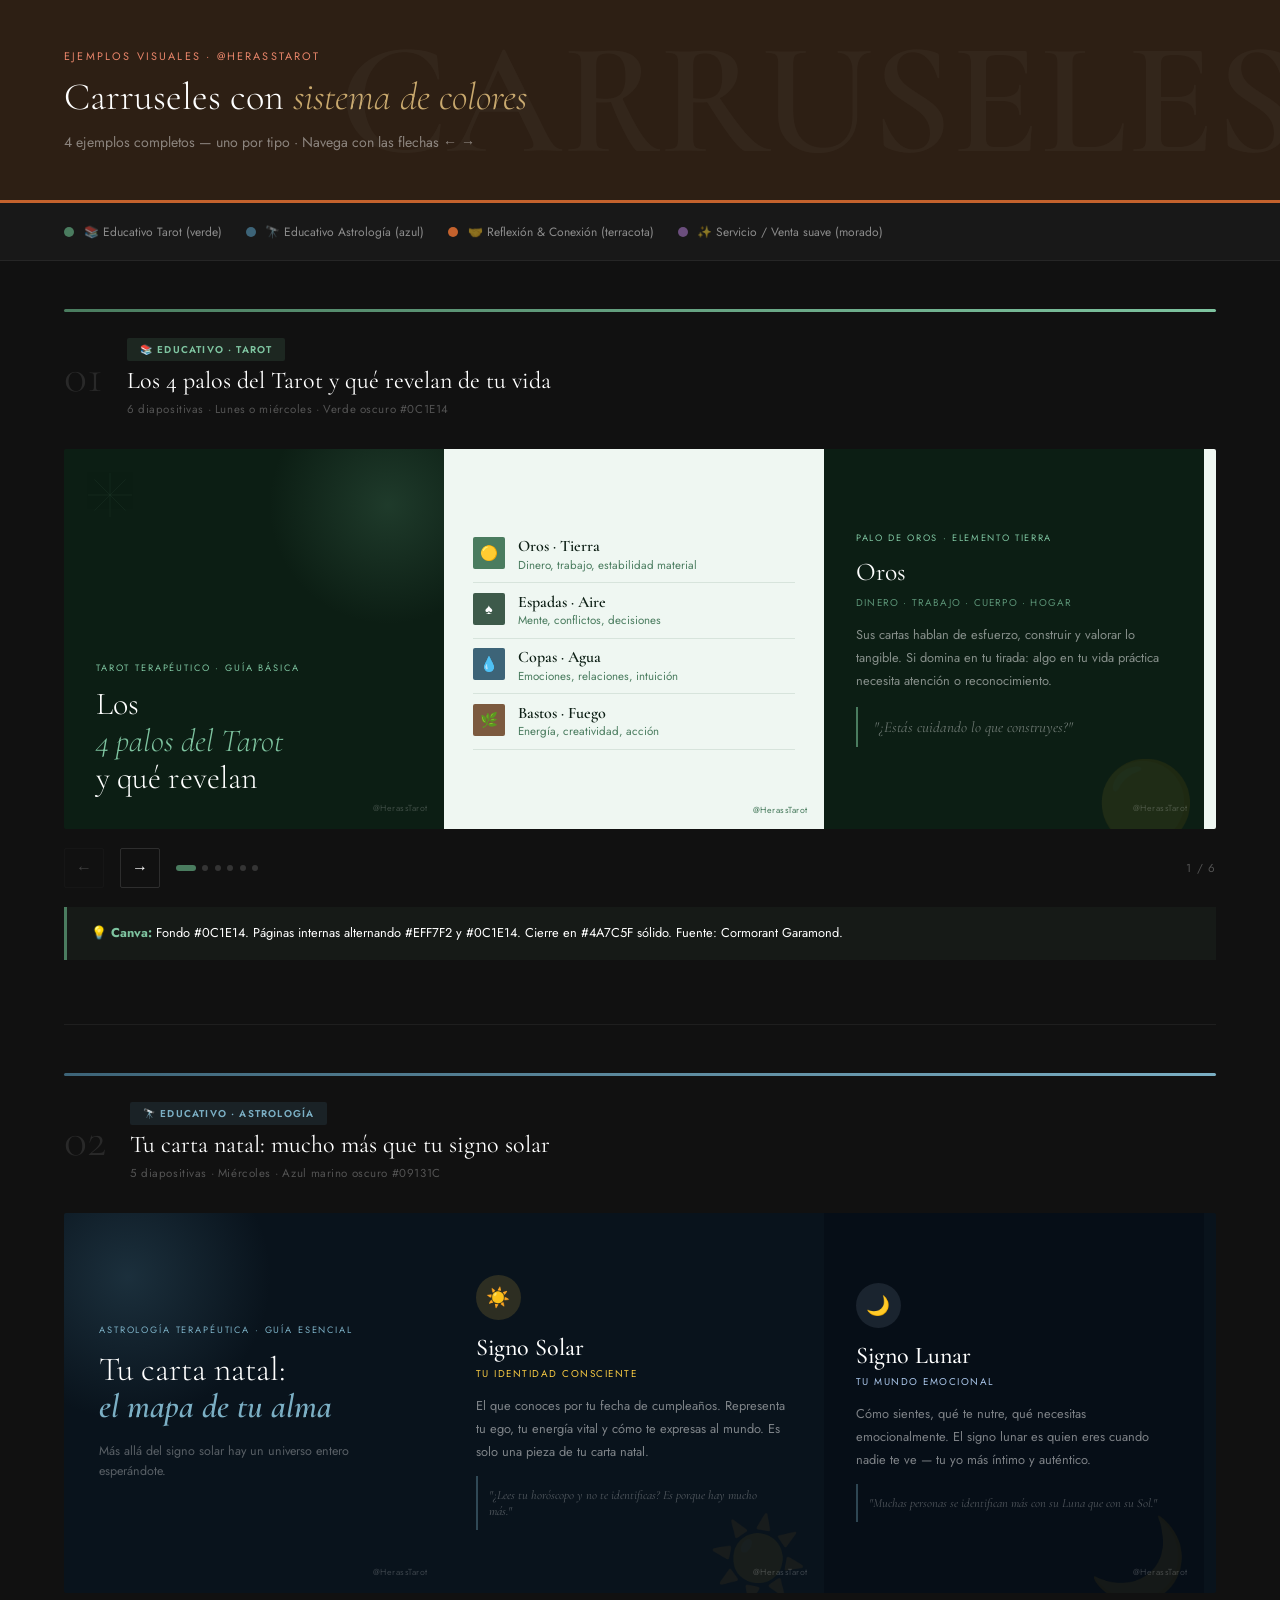
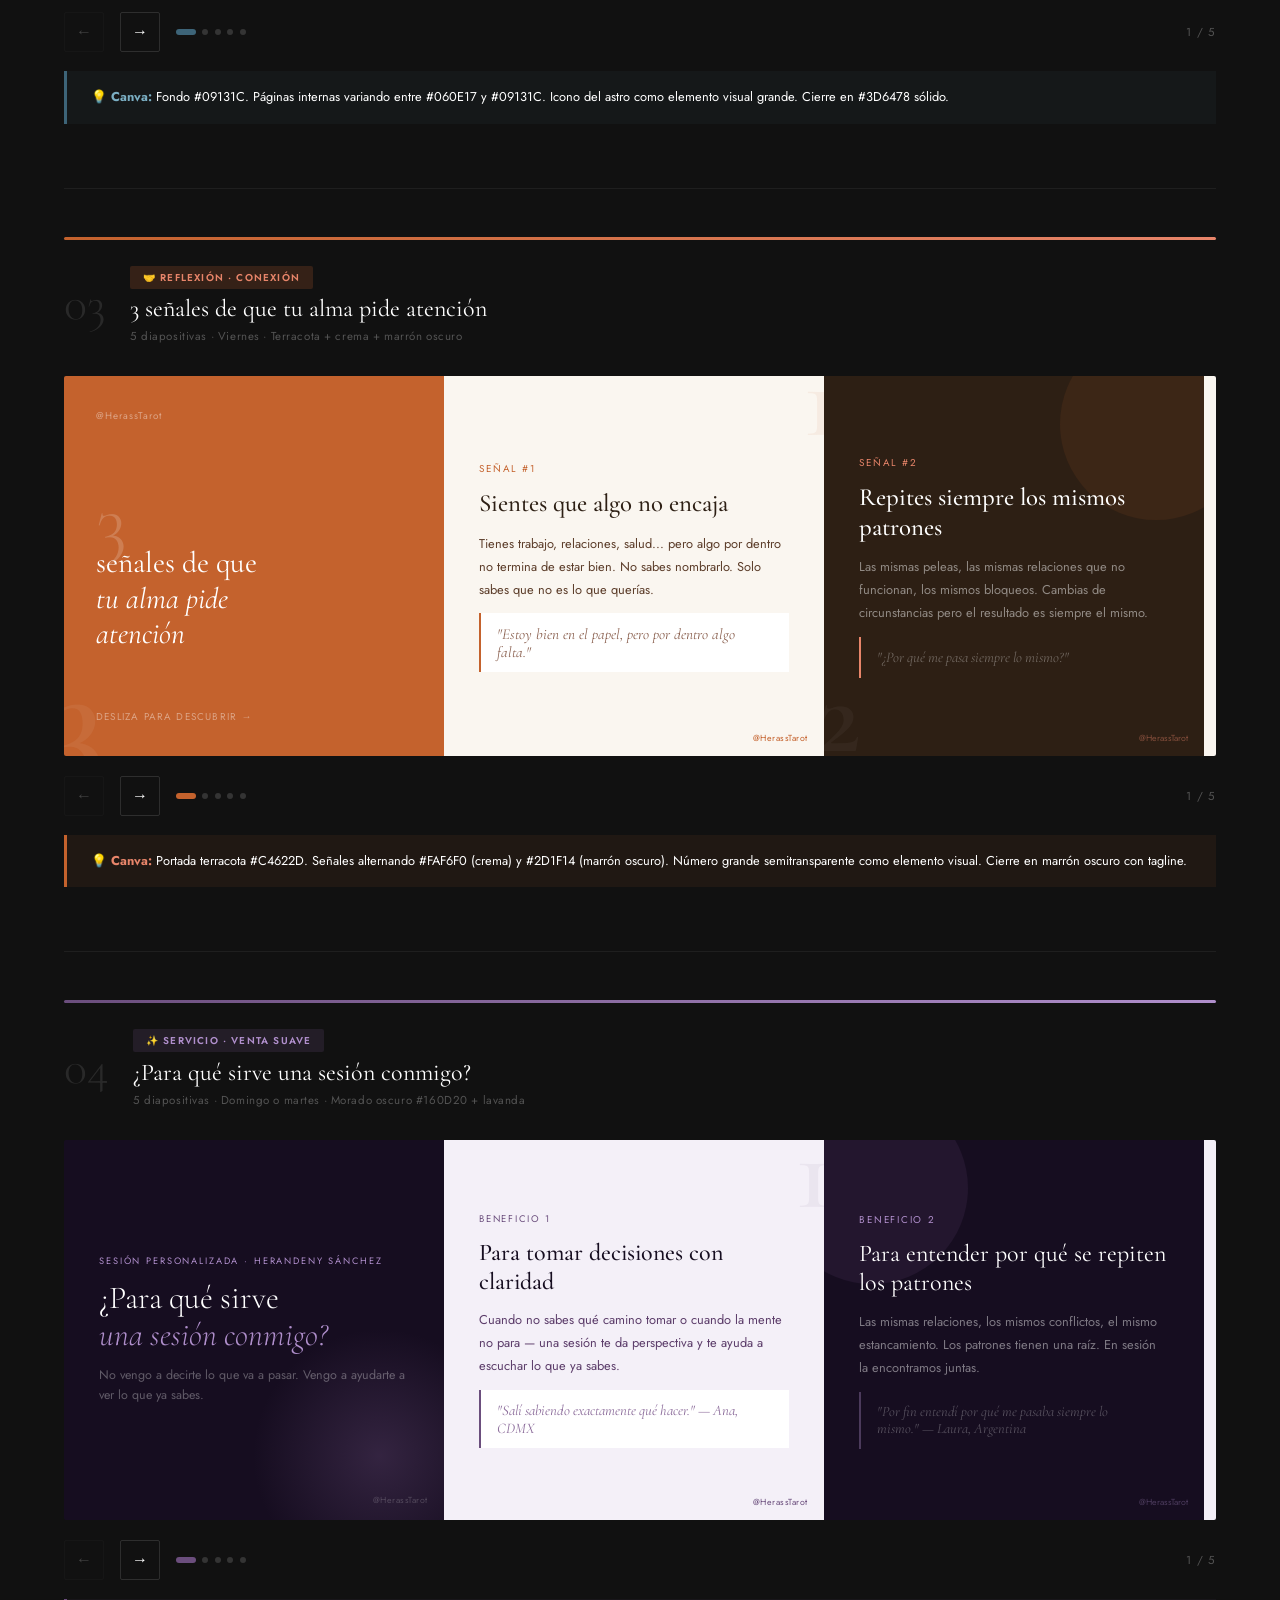
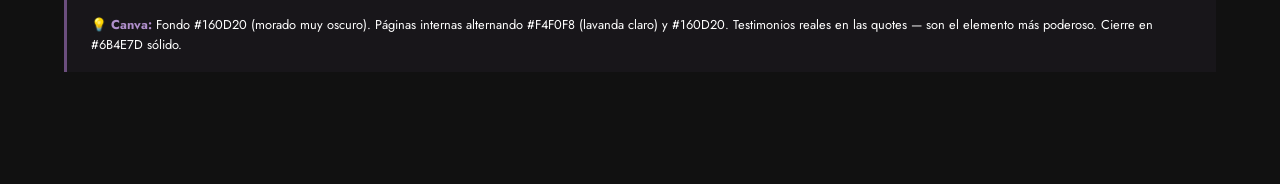
==== commit d1a78f48: "Remove underscore from @HerassTarot handle sitewide" ====
--- a/instagram/instagram-carruseles-herandeny.html
+++ b/instagram/instagram-carruseles-herandeny.html
@@ -174,7 +174,7 @@
 <body>
 
 <div class="page-header">
-  <p class="ph-label">Ejemplos visuales · @Herass_Tarot</p>
+  <p class="ph-label">Ejemplos visuales · @HerassTarot</p>
   <h1 class="ph-h1">Carruseles con <em>sistema de colores</em></h1>
   <p class="ph-sub">4 ejemplos completos — uno por tipo · Navega con las flechas ← →</p>
 </div>
@@ -205,7 +205,7 @@
         <div class="g-glow"></div>
         <div class="g-star"><svg width="44" height="44" viewBox="0 0 80 80" fill="none"><line x1="40" y1="0" x2="40" y2="80" stroke="#7EC4A0" stroke-width=".8" opacity=".45"/><line x1="0" y1="40" x2="80" y2="40" stroke="#7EC4A0" stroke-width=".8" opacity=".45"/><line x1="11.7" y1="11.7" x2="68.3" y2="68.3" stroke="#7EC4A0" stroke-width=".8" opacity=".45"/><line x1="68.3" y1="11.7" x2="11.7" y2="68.3" stroke="#7EC4A0" stroke-width=".8" opacity=".45"/></svg></div>
         <div style="position:relative;"><p class="g-eyebrow">Tarot Terapéutico · Guía básica</p><h2 class="g-h">Los <em>4 palos del Tarot</em> y qué revelan</h2></div>
-        <div class="handle">@Herass_Tarot</div>
+        <div class="handle">@HerassTarot</div>
       </div>
 
       <div class="sl g-list">
@@ -213,7 +213,7 @@
         <div class="g-item"><div class="g-ico" style="background:#3D5A4A;">♠️</div><div><div class="g-iname">Espadas · Aire</div><div class="g-idesc">Mente, conflictos, decisiones</div></div></div>
         <div class="g-item"><div class="g-ico" style="background:#3D6478;">💧</div><div><div class="g-iname">Copas · Agua</div><div class="g-idesc">Emociones, relaciones, intuición</div></div></div>
         <div class="g-item"><div class="g-ico" style="background:#7C5A3F;">🌿</div><div><div class="g-iname">Bastos · Fuego</div><div class="g-idesc">Energía, creatividad, acción</div></div></div>
-        <div style="position:absolute;bottom:.8rem;right:1rem;font-size:.55rem;color:#4A7C5F;letter-spacing:.06em;">@Herass_Tarot</div>
+        <div style="position:absolute;bottom:.8rem;right:1rem;font-size:.55rem;color:#4A7C5F;letter-spacing:.06em;">@HerassTarot</div>
       </div>
 
       <div class="sl g-detail">
@@ -223,7 +223,7 @@
         <div class="g-dsub">Dinero · Trabajo · Cuerpo · Hogar</div>
         <div class="g-ddesc">Sus cartas hablan de esfuerzo, construir y valorar lo tangible. Si domina en tu tirada: algo en tu vida práctica necesita atención o reconocimiento.</div>
         <div class="g-dq">"¿Estás cuidando lo que construyes?"</div>
-        <div class="handle">@Herass_Tarot</div>
+        <div class="handle">@HerassTarot</div>
       </div>
 
       <div class="sl" style="background:#EFF7F2;display:flex;flex-direction:column;justify-content:center;padding:2rem;position:relative;overflow:hidden;">
@@ -233,14 +233,14 @@
         <div style="font-size:.62rem;letter-spacing:.12em;text-transform:uppercase;color:#3D6478;margin-bottom:.8rem;">Emociones · Relaciones · Amor · Intuición</div>
         <div style="font-size:.8rem;color:#5C3D2A;line-height:1.8;">Sus cartas hablan de lo que sientes y deseas en el corazón. Si dominan: algo emocional pide ser visto y sentido.</div>
         <div style="margin-top:.8rem;padding:.7rem 1rem;border-left:2px solid #3D6478;font-family:'Cormorant Garamond',serif;font-style:italic;font-size:.92rem;color:#8B6150;">"¿Qué está sintiendo tu corazón que aún no has dicho?"</div>
-        <div style="position:absolute;bottom:.8rem;right:1rem;font-size:.55rem;color:#4A7C5F;letter-spacing:.06em;">@Herass_Tarot</div>
+        <div style="position:absolute;bottom:.8rem;right:1rem;font-size:.55rem;color:#4A7C5F;letter-spacing:.06em;">@HerassTarot</div>
       </div>
 
       <div class="sl g-tip">
         <div class="g-tlabel">Pro tip ✨</div>
         <div class="g-th">Cuando hagas una tirada,<br><em>observa cuál palo domina</em></div>
         <div class="g-tdesc">El palo con más cartas te dice en qué área de vida está ocurriendo lo más importante ahora. No es casualidad — es lo que tu alma quiere mostrarte.</div>
-        <div class="handle">@Herass_Tarot</div>
+        <div class="handle">@HerassTarot</div>
       </div>
 
       <div class="sl g-cta">
@@ -248,7 +248,7 @@
         <p class="g-ctaq">"¿Qué palo aparece más en tus tiradas?"</p>
         <p class="g-ctasub">Cuéntame en comentarios 👇</p>
         <div class="g-ctabtn">¿Lista para una lectura? Link en bio</div>
-        <div style="font-size:.55rem;color:rgba(255,255,255,.22);position:relative;">@Herass_Tarot · herandenysana.com</div>
+        <div style="font-size:.55rem;color:rgba(255,255,255,.22);position:relative;">@HerassTarot · herandeny.com</div>
       </div>
 
     </div></div>
@@ -283,7 +283,7 @@
         <p class="b-tag">Astrología Terapéutica · Guía esencial</p>
         <h2 class="b-h">Tu carta natal:<br><strong>el mapa de tu alma</strong></h2>
         <p class="b-sub">Más allá del signo solar hay un universo entero esperándote.</p>
-        <div class="handle">@Herass_Tarot</div>
+        <div class="handle">@HerassTarot</div>
       </div>
 
       <div class="sl b-sl" style="background:#09131C;">
@@ -293,7 +293,7 @@
         <div class="b-sub2" style="color:#F5C842;">Tu identidad consciente</div>
         <div class="b-desc">El que conoces por tu fecha de cumpleaños. Representa tu ego, tu energía vital y cómo te expresas al mundo. Es solo una pieza de tu carta natal.</div>
         <div class="b-key">"¿Lees tu horóscopo y no te identificas? Es porque hay mucho más."</div>
-        <div class="handle">@Herass_Tarot</div>
+        <div class="handle">@HerassTarot</div>
       </div>
 
       <div class="sl b-sl" style="background:#060E17;">
@@ -303,7 +303,7 @@
         <div class="b-sub2" style="color:#A8C4E8;">Tu mundo emocional</div>
         <div class="b-desc">Cómo sientes, qué te nutre, qué necesitas emocionalmente. El signo lunar es quien eres cuando nadie te ve — tu yo más íntimo y auténtico.</div>
         <div class="b-key">"Muchas personas se identifican más con su Luna que con su Sol."</div>
-        <div class="handle">@Herass_Tarot</div>
+        <div class="handle">@HerassTarot</div>
       </div>
 
       <div class="sl b-sl" style="background:#09131C;">
@@ -313,7 +313,7 @@
         <div class="b-sub2" style="color:#7BAFC4;">La máscara que el mundo ve</div>
         <div class="b-desc">Cómo te perciben los demás y cómo tú te presentas. Define tu apariencia y tu primer impacto. Se calcula con la hora exacta de nacimiento.</div>
         <div class="b-key">"¿Te dicen que eres muy diferente a tu signo? Tu ascendente lo explica."</div>
-        <div class="handle">@Herass_Tarot</div>
+        <div class="handle">@HerassTarot</div>
       </div>
 
       <div class="sl b-cta">
@@ -321,7 +321,7 @@
         <p class="b-ctaq">"¿Conoces tu signo lunar y tu ascendente?"</p>
         <p class="b-ctasub">En una sesión de astrología terapéutica leemos tu carta natal completa.</p>
         <div class="b-ctabtn">Agenda tu sesión · Link en bio</div>
-        <div style="font-size:.55rem;color:rgba(255,255,255,.2);position:relative;">@Herass_Tarot · herandenysana.com</div>
+        <div style="font-size:.55rem;color:rgba(255,255,255,.2);position:relative;">@HerassTarot · herandeny.com</div>
       </div>
 
     </div></div>
@@ -353,7 +353,7 @@
 
       <div class="sl t-cover">
         <div class="t-wm">3</div>
-        <div class="t-hand">@Herass_Tarot</div>
+        <div class="t-hand">@HerassTarot</div>
         <div style="position:relative;"><div class="t-num">3</div><h2 class="t-h">señales de que<br><em>tu alma pide<br>atención</em></h2></div>
         <div class="t-swipe">desliza para descubrir →</div>
       </div>
@@ -364,7 +364,7 @@
         <div class="t-ch">Sientes que algo no encaja</div>
         <div class="t-cdesc">Tienes trabajo, relaciones, salud... pero algo por dentro no termina de estar bien. No sabes nombrarlo. Solo sabes que no es lo que querías.</div>
         <div class="t-cq">"Estoy bien en el papel, pero por dentro algo falta."</div>
-        <div style="position:absolute;bottom:.8rem;right:1rem;font-size:.55rem;color:#C4622D;letter-spacing:.06em;">@Herass_Tarot</div>
+        <div style="position:absolute;bottom:.8rem;right:1rem;font-size:.55rem;color:#C4622D;letter-spacing:.06em;">@HerassTarot</div>
       </div>
 
       <div class="sl t-dark">
@@ -373,7 +373,7 @@
         <div class="t-dh">Repites siempre los mismos patrones</div>
         <div class="t-ddesc">Las mismas peleas, las mismas relaciones que no funcionan, los mismos bloqueos. Cambias de circunstancias pero el resultado es siempre el mismo.</div>
         <div class="t-dq">"¿Por qué me pasa siempre lo mismo?"</div>
-        <div style="position:absolute;bottom:.8rem;right:1rem;font-size:.55rem;color:rgba(232,133,106,.45);">@Herass_Tarot</div>
+        <div style="position:absolute;bottom:.8rem;right:1rem;font-size:.55rem;color:rgba(232,133,106,.45);">@HerassTarot</div>
       </div>
 
       <div class="sl t-cream">
@@ -382,7 +382,7 @@
         <div class="t-ch">Decides desde el miedo, no desde el amor</div>
         <div class="t-cdesc">Dices sí cuando quieres decir no. Te quedas donde no te hace bien porque tienes miedo de lo desconocido. No desde lo que quieres — desde lo que temes perder.</div>
         <div class="t-cq">"Sé lo que debería hacer, pero no puedo."</div>
-        <div style="position:absolute;bottom:.8rem;right:1rem;font-size:.55rem;color:#C4622D;letter-spacing:.06em;">@Herass_Tarot</div>
+        <div style="position:absolute;bottom:.8rem;right:1rem;font-size:.55rem;color:#C4622D;letter-spacing:.06em;">@HerassTarot</div>
       </div>
 
       <div class="sl t-cta">
@@ -390,7 +390,7 @@
         <div class="t-ctah">"Te acompaño a sanar lo que la vida dejó pendiente."</div>
         <div class="t-ctasub">En una sola sesión personalizada podemos identificar de dónde viene lo que sientes y cómo empezar a soltarlo.</div>
         <div class="t-ctabtn">Agenda tu sesión →</div>
-        <div style="font-size:.55rem;color:rgba(255,255,255,.18);position:relative;">herandenysana.com · @Herass_Tarot</div>
+        <div style="font-size:.55rem;color:rgba(255,255,255,.18);position:relative;">herandeny.com · @HerassTarot</div>
       </div>
 
     </div></div>
@@ -425,7 +425,7 @@
         <p class="p-tag">Sesión Personalizada · Herandeny Sánchez</p>
         <h2 class="p-h">¿Para qué sirve<br><em>una sesión conmigo?</em></h2>
         <p class="p-sub">No vengo a decirte lo que va a pasar. Vengo a ayudarte a ver lo que ya sabes.</p>
-        <div class="handle">@Herass_Tarot</div>
+        <div class="handle">@HerassTarot</div>
       </div>
 
       <div class="sl p-lav">
@@ -434,7 +434,7 @@
         <div class="p-lh">Para tomar decisiones con claridad</div>
         <div class="p-ldesc">Cuando no sabes qué camino tomar o cuando la mente no para — una sesión te da perspectiva y te ayuda a escuchar lo que ya sabes.</div>
         <div class="p-lq">"Salí sabiendo exactamente qué hacer." — Ana, CDMX</div>
-        <div style="position:absolute;bottom:.8rem;right:1rem;font-size:.55rem;color:#6B4E7D;letter-spacing:.06em;">@Herass_Tarot</div>
+        <div style="position:absolute;bottom:.8rem;right:1rem;font-size:.55rem;color:#6B4E7D;letter-spacing:.06em;">@HerassTarot</div>
       </div>
 
       <div class="sl p-dark">
@@ -442,7 +442,7 @@
         <div class="p-dh">Para entender por qué se repiten los patrones</div>
         <div class="p-ddesc">Las mismas relaciones, los mismos conflictos, el mismo estancamiento. Los patrones tienen una raíz. En sesión la encontramos juntas.</div>
         <div class="p-dq">"Por fin entendí por qué me pasaba siempre lo mismo." — Laura, Argentina</div>
-        <div style="position:absolute;bottom:.8rem;right:1rem;font-size:.55rem;color:rgba(176,143,204,.35);">@Herass_Tarot</div>
+        <div style="position:absolute;bottom:.8rem;right:1rem;font-size:.55rem;color:rgba(176,143,204,.35);">@HerassTarot</div>
       </div>
 
       <div class="sl p-lav">
@@ -451,7 +451,7 @@
         <div class="p-lh">Cada sesión es única para ti</div>
         <div class="p-ldesc">No hay un menú fijo. Escucho tu situación y elijo las herramientas que mejor se adaptan: tarot, astrología, numerología, oráculo... lo que tú necesitas hoy.</div>
         <div class="p-lq">"No fue una lectura genérica — habló exactamente de lo que yo vivía." — Sofía, Guadalajara</div>
-        <div style="position:absolute;bottom:.8rem;right:1rem;font-size:.55rem;color:#6B4E7D;letter-spacing:.06em;">@Herass_Tarot</div>
+        <div style="position:absolute;bottom:.8rem;right:1rem;font-size:.55rem;color:#6B4E7D;letter-spacing:.06em;">@HerassTarot</div>
       </div>
 
       <div class="sl p-cta">
@@ -459,7 +459,7 @@
         <p class="p-ctah">"Encuentra claridad cuando todo parece perdido."</p>
         <p class="p-ctasub">Primera sesión sin compromiso. Presencial en CDMX o en línea para todo el mundo.</p>
         <div class="p-ctabtn">Agenda ahora · Link en bio</div>
-        <div style="font-size:.55rem;color:rgba(255,255,255,.18);position:relative;">herandenysana.com · @Herass_Tarot</div>
+        <div style="font-size:.55rem;color:rgba(255,255,255,.18);position:relative;">herandeny.com · @HerassTarot</div>
       </div>
 
     </div></div>
